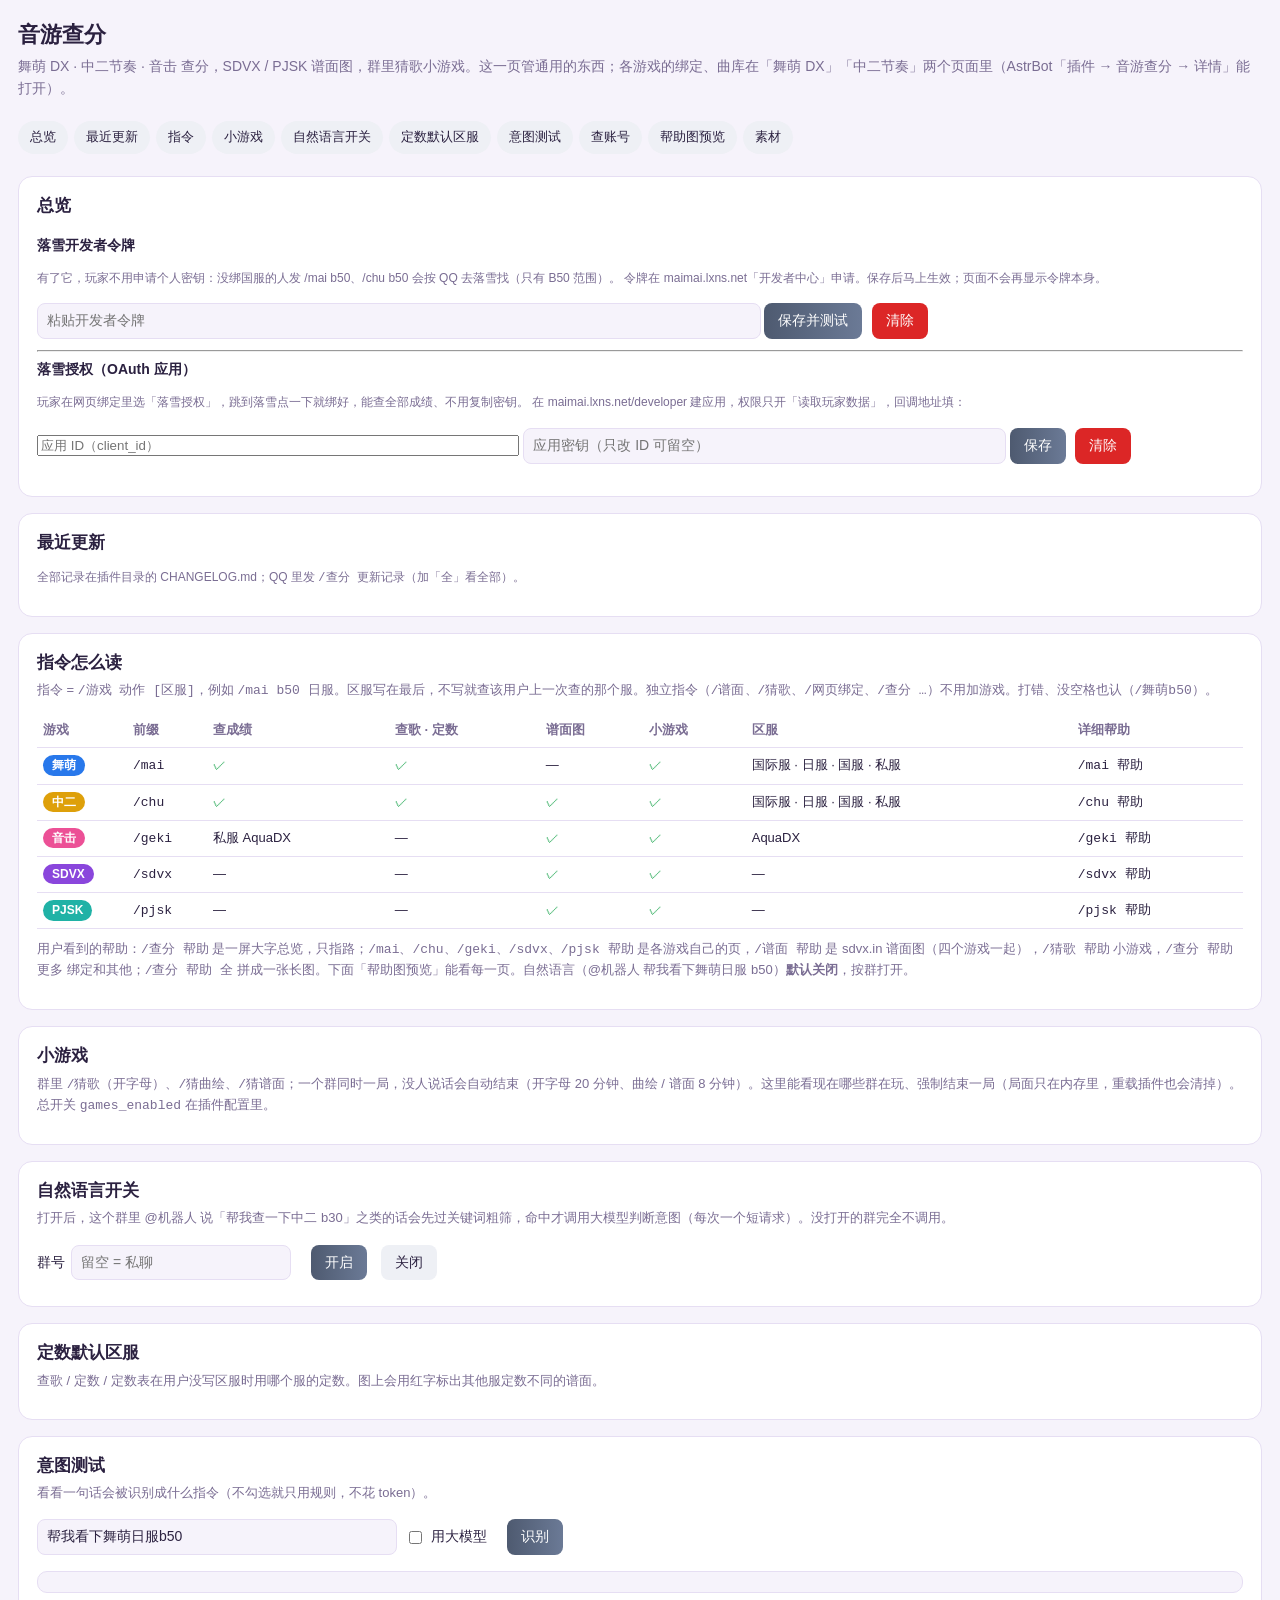
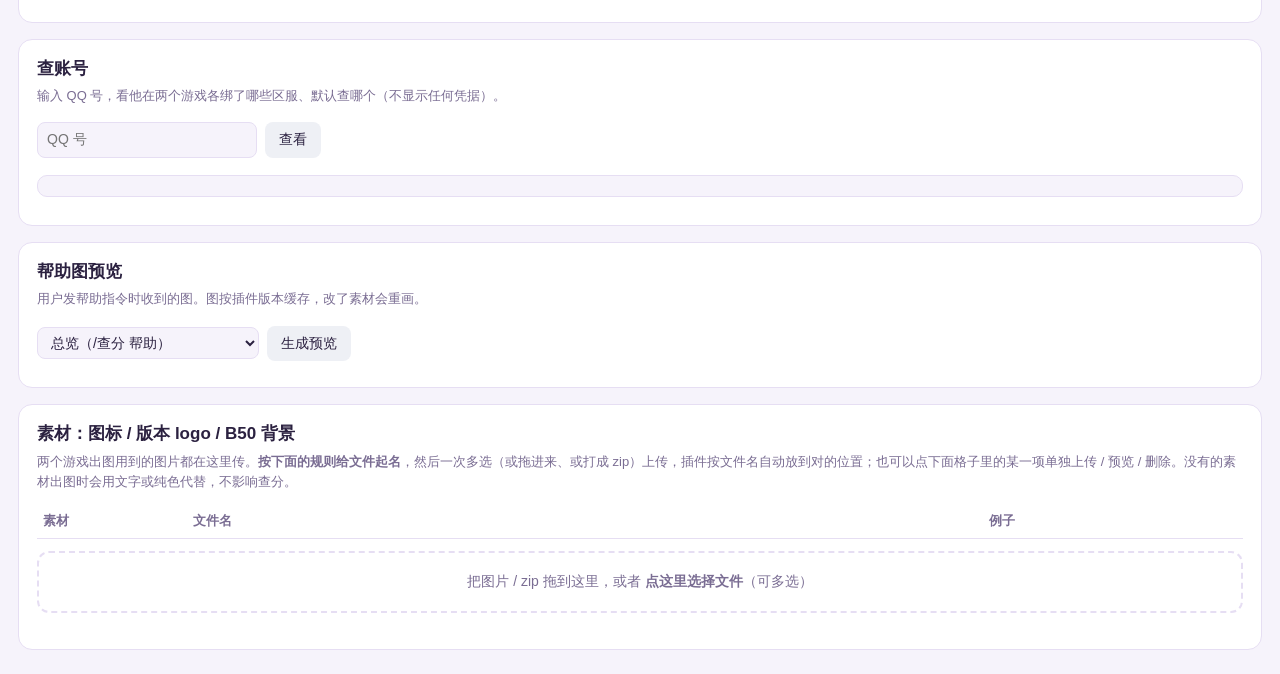
==== views/a_overview/index.html @ 460267a2 "音游查分 Otoge Prober 2.0.0 舞萌 DX / 中二节奏（国际服、日服、国服、私服）和音击（AquaDX）查分的 AstrBot 插件。 更新记录见 CHANGELOG.md。  Co" ====
<!DOCTYPE html>
<html lang="zh-CN">
<head>
<script src="/api/plugin/page/bridge-sdk.js"></script>
<meta charset="utf-8">
<meta name="viewport" content="width=device-width, initial-scale=1">
<title>音游查分 · 总览</title>
<style>
  :root {
    --bg: #f6f3fb; --card: #ffffff; --ink: #2b2140; --sub: #7a6d93; --line: #e6def3;
    --accent: #4e5a70; --accent2: #6b7a96; --ok: #16a34a; --warn: #d97706; --bad: #dc2626; --chip: #eef0f5;
    --mai: #2878eb; --chu: #dea00a; --geki: #ec5096; --sdvx: #8a46dc; --pjsk: #20b2a6; --chart: #e66928; --mini: #cd3e3e;
  }
  html[data-theme="dark"] {
    --bg: #17141f; --card: #221d2e; --ink: #ece6f7; --sub: #a99cc2; --line: #362d48;
    --accent: #7d8aa6; --accent2: #9aa6bf; --chip: #2b2f3c;
  }
  * { box-sizing: border-box; }
  body { margin: 0; padding: 18px; background: var(--bg); color: var(--ink);
         font: 14px/1.55 -apple-system, "Segoe UI", "Microsoft YaHei", "PingFang SC", sans-serif; }
  h1 { margin: 0 0 4px; font-size: 22px; }
  h1 small { font-size: 13px; color: var(--sub); font-weight: normal; margin-left: 8px; }
  .lead { color: var(--sub); margin: 0 0 16px; }
  nav { display: flex; flex-wrap: wrap; gap: 6px; margin-bottom: 16px; position: sticky; top: 0; z-index: 5;
        background: var(--bg); padding: 6px 0; }
  nav a { padding: 6px 12px; border-radius: 999px; background: var(--chip); color: var(--ink); text-decoration: none; font-size: 13px; }
  nav a:hover { background: var(--accent); color: #fff; }
  section { background: var(--card); border: 1px solid var(--line); border-radius: 14px; padding: 16px 18px; margin-bottom: 16px; }
  section h2 { margin: 0 0 4px; font-size: 17px; }
  .desc { color: var(--sub); font-size: 13px; margin: 0 0 12px; }
  .grid { display: grid; grid-template-columns: repeat(auto-fill, minmax(230px, 1fr)); gap: 12px; }
  .stat { border: 1px solid var(--line); border-radius: 12px; padding: 10px 12px; }
  .stat .k { color: var(--sub); font-size: 12px; }
  .stat .v { font-size: 20px; font-weight: 700; }
  .stat .s { color: var(--sub); font-size: 12px; word-break: break-all; }
  label { display: inline-flex; align-items: center; gap: 6px; margin: 4px 12px 4px 0; }
  input[type=text], input[type=password], input[type=number], select, textarea {
    background: var(--bg); color: var(--ink); border: 1px solid var(--line); border-radius: 8px; padding: 6px 9px; font: inherit; }
  input[type=text], input[type=password] { min-width: 220px; }
  textarea { width: 100%; min-height: 70px; }
  button { background: linear-gradient(90deg, var(--accent), var(--accent2)); color: #fff; border: 0; border-radius: 8px;
           padding: 7px 14px; font: inherit; cursor: pointer; margin: 4px 6px 4px 0; }
  button.ghost { background: var(--chip); color: var(--ink); }
  button.danger { background: var(--bad); }
  button:disabled { opacity: .5; cursor: wait; }
  pre { background: var(--bg); border: 1px solid var(--line); border-radius: 10px; padding: 10px 12px; white-space: pre-wrap;
        word-break: break-word; max-height: 420px; overflow: auto; font: 12.5px/1.5 Consolas, "Cascadia Mono", monospace; }
  table { width: 100%; border-collapse: collapse; font-size: 13px; }
  th, td { border-bottom: 1px solid var(--line); padding: 7px 6px; text-align: left; vertical-align: top; }
  th { color: var(--sub); font-weight: 600; }
  .pill { display: inline-block; padding: 1px 8px; border-radius: 999px; background: var(--chip); font-size: 12px; margin-right: 4px; }
  .ok { color: var(--ok); } .warn { color: var(--warn); } .bad { color: var(--bad); }
  .row { display: flex; flex-wrap: wrap; align-items: center; gap: 4px 8px; margin: 6px 0; }
  .icons { display: grid; grid-template-columns: repeat(auto-fill, minmax(150px, 1fr)); gap: 8px; }
  .icon { border: 1px dashed var(--line); border-radius: 10px; padding: 8px; font-size: 12px; }
  .icon b { display: block; }
  #preview img { max-width: 100%; border-radius: 10px; border: 1px solid var(--line); margin-top: 8px; }
  .toast { position: fixed; right: 18px; top: 18px; background: var(--ink); color: var(--bg); padding: 9px 14px;
           border-radius: 10px; opacity: 0; transition: opacity .2s; max-width: 70%; z-index: 9; }
  .toast.show { opacity: .95; }
  .hint { color: var(--sub); font-size: 12px; }
  .drop { border: 2px dashed var(--line); border-radius: 12px; padding: 18px; text-align: center; color: var(--sub); cursor: pointer; }
  .drop.over { border-color: var(--accent); background: var(--chip); color: var(--ink); }
  .tabs { display: flex; gap: 6px; margin: 10px 0; }
  .tabs button { margin: 0; }
  .tabs button.off { background: var(--chip); color: var(--ink); }
  .agroup { margin: 12px 0 4px; font-weight: 600; }
  .agroup span { color: var(--sub); font-weight: normal; font-size: 12px; margin-left: 6px; }
  .slots { display: grid; grid-template-columns: repeat(auto-fill, minmax(150px, 1fr)); gap: 6px; }
  .slot { border: 1px solid var(--line); border-radius: 9px; padding: 6px 8px; font-size: 12px; cursor: pointer; background: var(--bg); }
  .slot:hover { border-color: var(--accent); }
  .slot b { display: block; font-size: 13px; }
  .slot code { color: var(--sub); font-size: 11px; word-break: break-all; }
  .slot.have { border-left: 4px solid var(--ok); }
  .slot.miss { border-left: 4px solid var(--line); opacity: .8; }
  .slot.sel { outline: 2px solid var(--accent); }
  #a-panel { display: none; border: 1px solid var(--accent); border-radius: 12px; padding: 10px 12px; margin: 10px 0; }
  #a-panel img { max-width: 320px; max-height: 220px; display: block; margin: 6px 0; border-radius: 8px;
                 background: repeating-conic-gradient(#ccc 0 25%, #fff 0 50%) 0 0 / 16px 16px; }
  #a-log { max-height: 220px; }
  code { font-family: Consolas, "Cascadia Mono", monospace; }
  .g { display: inline-block; padding: 1px 9px; border-radius: 999px; color: #fff; font-weight: 600; font-size: 12px; }
  .g.mai { background: var(--mai); } .g.chu { background: var(--chu); } .g.geki { background: var(--geki); }
  .g.sdvx { background: var(--sdvx); } .g.pjsk { background: var(--pjsk); } .g.chart { background: var(--chart); } .g.mini { background: var(--mini); }
  .stat.mai { border-top: 4px solid var(--mai); } .stat.chu { border-top: 4px solid var(--chu); } .stat.geki { border-top: 4px solid var(--geki); }
  .stat.chart { border-top: 4px solid var(--chart); } .stat.mini { border-top: 4px solid var(--mini); }
</style>
</head>
<body>
<h1>音游查分 <small id="ver"></small></h1>
<p class="lead">舞萌 DX · 中二节奏 · 音击 查分，SDVX / PJSK 谱面图，群里猜歌小游戏。这一页管通用的东西；各游戏的绑定、曲库在「舞萌 DX」「中二节奏」两个页面里（AstrBot「插件 → 音游查分 → 详情」能打开）。</p>
<nav><a href="#s-over">总览</a><a href="#s-log">最近更新</a><a href="#s-how">指令</a><a href="#s-games">小游戏</a><a href="#s-llm">自然语言开关</a><a href="#s-ds">定数默认区服</a><a href="#s-nl">意图测试</a><a href="#s-acc">查账号</a><a href="#s-help">帮助图预览</a><a href="#s-assets">素材</a></nav>

<section id="s-over">
  <h2>总览</h2>
  <div class="grid" id="overview"></div>
  <div class="card" id="lx-card" style="margin-top:12px">
    <b>落雪开发者令牌</b> <span id="lx-state" class="hint"></span>
    <p class="hint">有了它，玩家不用申请个人密钥：没绑国服的人发 /mai b50、/chu b50 会按 QQ 去落雪找（只有 B50 范围）。
      令牌在 maimai.lxns.net「开发者中心」申请。保存后马上生效；页面不会再显示令牌本身。</p>
    <input id="lx-input" type="password" autocomplete="off" placeholder="粘贴开发者令牌" style="width:60%">
    <button id="lx-save">保存并测试</button> <button class="danger" id="lx-clear">清除</button>
    <hr>
    <b>落雪授权（OAuth 应用）</b> <span id="lxo-state" class="hint"></span>
    <p class="hint">玩家在网页绑定里选「落雪授权」，跳到落雪点一下就绑好，能查全部成绩、不用复制密钥。
      在 maimai.lxns.net/developer 建应用，权限只开「读取玩家数据」，回调地址填：<code id="lxo-redirect"></code></p>
    <input id="lxo-id" autocomplete="off" placeholder="应用 ID（client_id）" style="width:40%">
    <input id="lxo-secret" type="password" autocomplete="off" placeholder="应用密钥（只改 ID 可留空）" style="width:40%">
    <button id="lxo-save">保存</button> <button class="danger" id="lxo-clear">清除</button>
  </div>
  <p class="hint" id="migration"></p>
</section>

<section id="s-log">
  <h2>最近更新</h2>
  <div id="changelog"></div>
  <p class="hint">全部记录在插件目录的 CHANGELOG.md；QQ 里发 <code>/查分 更新记录</code>（加「全」看全部）。</p>
</section>

<section id="s-how">
  <h2>指令怎么读</h2>
  <p class="desc">指令 = <code>/游戏 动作 [区服]</code>，例如 <code>/mai b50 日服</code>。区服写在最后，不写就查该用户上一次查的那个服。独立指令（<code>/谱面</code>、<code>/猜歌</code>、<code>/网页绑定</code>、<code>/查分 …</code>）不用加游戏。打错、没空格也认（<code>/舞萌b50</code>）。</p>
  <table>
    <tr><th style="width:90px">游戏</th><th style="width:80px">前缀</th><th>查成绩</th><th>查歌 · 定数</th><th>谱面图</th><th>小游戏</th><th>区服</th><th>详细帮助</th></tr>
    <tr><td><span class="g mai">舞萌</span></td><td><code>/mai</code></td><td class="ok">✓</td><td class="ok">✓</td><td>—</td><td class="ok">✓</td><td>国际服 · 日服 · 国服 · 私服</td><td><code>/mai 帮助</code></td></tr>
    <tr><td><span class="g chu">中二</span></td><td><code>/chu</code></td><td class="ok">✓</td><td class="ok">✓</td><td class="ok">✓</td><td class="ok">✓</td><td>国际服 · 日服 · 国服 · 私服</td><td><code>/chu 帮助</code></td></tr>
    <tr><td><span class="g geki">音击</span></td><td><code>/geki</code></td><td>私服 AquaDX</td><td>—</td><td class="ok">✓</td><td class="ok">✓</td><td>AquaDX</td><td><code>/geki 帮助</code></td></tr>
    <tr><td><span class="g sdvx">SDVX</span></td><td><code>/sdvx</code></td><td>—</td><td>—</td><td class="ok">✓</td><td class="ok">✓</td><td>—</td><td><code>/sdvx 帮助</code></td></tr>
    <tr><td><span class="g pjsk">PJSK</span></td><td><code>/pjsk</code></td><td>—</td><td>—</td><td class="ok">✓</td><td class="ok">✓</td><td>—</td><td><code>/pjsk 帮助</code></td></tr>
  </table>
  <p class="desc" style="margin-top:10px">用户看到的帮助：<code>/查分 帮助</code> 是一屏大字总览，只指路；<code>/mai</code>、<code>/chu</code>、<code>/geki</code>、<code>/sdvx</code>、<code>/pjsk 帮助</code> 是各游戏自己的页，<code>/谱面 帮助</code> 是 sdvx.in 谱面图（四个游戏一起），<code>/猜歌 帮助</code> 小游戏，<code>/查分 帮助 更多</code> 绑定和其他；<code>/查分 帮助 全</code> 拼成一张长图。下面「帮助图预览」能看每一页。自然语言（@机器人 帮我看下舞萌日服 b50）<b>默认关闭</b>，按群打开。</p>
</section>

<section id="s-games">
  <h2>小游戏</h2>
  <p class="desc">群里 <code>/猜歌</code>（开字母）、<code>/猜曲绘</code>、<code>/猜谱面</code>；一个群同时一局，没人说话会自动结束（开字母 20 分钟、曲绘 / 谱面 8 分钟）。这里能看现在哪些群在玩、强制结束一局（局面只在内存里，重载插件也会清掉）。总开关 <code>games_enabled</code> 在插件配置里。</p>
  <div id="games-list"></div>
</section>

<section id="s-llm">
  <h2>自然语言开关</h2>
  <p class="desc">打开后，这个群里 @机器人 说「帮我查一下中二 b30」之类的话会先过关键词粗筛，命中才调用大模型判断意图（每次一个短请求）。没打开的群完全不调用。</p>
  <div class="row"><label>群号 <input type="text" id="g-id" placeholder="留空 = 私聊"></label>
    <button id="g-on">开启</button><button class="ghost" id="g-off">关闭</button></div>
  <div id="g-list"></div>
</section>

<section id="s-ds">
  <h2>定数默认区服</h2>
  <p class="desc">查歌 / 定数 / 定数表在用户没写区服时用哪个服的定数。图上会用红字标出其他服定数不同的谱面。</p>
  <div id="ds-sel"></div>
</section>

<section id="s-nl">
  <h2>意图测试</h2>
  <p class="desc">看看一句话会被识别成什么指令（不勾选就只用规则，不花 token）。</p>
  <div class="row"><input type="text" id="nl-text" style="min-width:360px" value="帮我看下舞萌日服b50">
    <label><input type="checkbox" id="nl-llm"> 用大模型</label><button id="nl-go">识别</button></div>
  <pre id="nl-out"></pre>
</section>

<section id="s-acc">
  <h2>查账号</h2>
  <p class="desc">输入 QQ 号，看他在两个游戏各绑了哪些区服、默认查哪个（不显示任何凭据）。</p>
  <div class="row"><input type="text" id="acc-qq" placeholder="QQ 号"><button id="acc-go" class="ghost">查看</button></div>
  <pre id="acc-out"></pre>
</section>

<section id="s-help">
  <h2>帮助图预览</h2>
  <p class="desc">用户发帮助指令时收到的图。图按插件版本缓存，改了素材会重画。</p>
  <div class="row"><select id="help-topic">
    <option value="">总览（/查分 帮助）</option><option value="mai">舞萌 DX（/mai 帮助）</option><option value="chu">中二节奏（/chu 帮助）</option>
    <option value="geki">音击（/geki 帮助）</option><option value="sdvx">SDVX（/sdvx 帮助）</option><option value="pjsk">PJSK（/pjsk 帮助）</option><option value="chart">谱面图 sdvx.in（/谱面 帮助）</option><option value="games">小游戏（/猜歌 帮助）</option>
    <option value="more">更多（/查分 帮助 更多）</option><option value="all">全部拼一张（/查分 帮助 全）</option></select>
    <button id="help-go" class="ghost">生成预览</button></div>
  <div id="help-img"></div>
</section>

<section id="s-assets">
  <h2>素材：图标 / 版本 logo / B50 背景</h2>
  <p class="desc">两个游戏出图用到的图片都在这里传。<b>按下面的规则给文件起名</b>，然后一次多选（或拖进来、或打成 zip）上传，插件按文件名自动放到对的位置；也可以点下面格子里的某一项单独上传 / 预览 / 删除。没有的素材出图时会用文字或纯色代替，不影响查分。</p>
  <table id="a-rules"><tr><th style="width:150px">素材</th><th>文件名</th><th style="width:260px">例子</th></tr></table>
  <ul class="hint" id="a-tips" style="margin:8px 0 12px; padding-left:18px"></ul>
  <div class="drop" id="a-drop">把图片 / zip 拖到这里，或者 <b>点这里选择文件</b>（可多选）
    <input type="file" id="a-files" multiple accept=".png,.jpg,.jpeg,.webp,.zip" style="display:none"></div>
  <pre id="a-log" style="display:none"></pre>
  <div id="a-panel"></div>
  <div class="tabs" id="a-tabs"></div>
  <div id="a-grid"></div>
  <input type="file" id="a-one" accept=".png,.jpg,.jpeg,.webp" style="display:none">
</section>

<div class="toast" id="toast"></div>
<script>
window.addEventListener("unhandledrejection", (e) => { const t = document.getElementById("toast"); t.textContent = "出错：" + ((e.reason && e.reason.message) || e.reason); t.classList.add("show"); });
(async () => {
  for (let i = 0; i < 100 && !window.AstrBotPluginView; i++) await new Promise((r) => setTimeout(r, 50));
  const B = window.AstrBotPluginView;
  const $ = (id) => document.getElementById(id);
  const esc = (s) => String(s ?? "").replace(/[&<>"]/g, (c) => ({"&":"&amp;","<":"&lt;",">":"&gt;",'"':"&quot;"}[c]));
  const toast = (m, bad) => { const t = $("toast"); t.textContent = m; t.style.background = bad ? "#dc2626" : ""; t.classList.add("show"); clearTimeout(t._h); t._h = setTimeout(() => t.classList.remove("show"), 3000); };
  if (!B) { $("overview").textContent = "没有找到 AstrBot 插件页接口"; return; }
  await B.ready();
  const get = (ep, q) => B.apiGet("core/" + ep, q || {});
  const post = (ep, b) => B.apiPost("core/" + ep, b || {});
  async function load() {
    const S = await get("status");
    $("ver").textContent = "v" + S.version + " · " + S.bot_name;
    const m = S.games.mai, c = S.games.chu, g = S.games.geki, ch = S.games.charts, pv = S.priv_users || {};
    const mg = S.minigames || {sessions: []};
    $("overview").innerHTML = `
      <div class="stat mai"><div class="k">舞萌 DX 曲库</div><div class="v">${m.songs} 首</div><div class="s">国际服 ${esc(m.versions.intl)} · 日服 ${esc(m.versions.jp)} · 国服 ${esc(m.versions.cn)}<br>绑定用户 ${m.users}</div></div>
      <div class="stat chu"><div class="k">中二节奏曲库</div><div class="v">${c.songs} 首</div><div class="s">国际服 ${esc(c.version)} · 日服定数 ${c.jp_consts}（${esc(c.jp_version)}）· 国服定数 ${c.cn_consts}<br>国际服绑定 ${c.intl_users} · 国服绑定 ${c.cn_users}</div></div>
      <div class="stat geki"><div class="k">音击（私服）</div><div class="v">${g.songs} 首</div><div class="s">sdvx.in 曲目 ${g.songs} · 定数 ${g.consts}<br>私服绑定：AquaDX ${pv.aqua ?? 0} · RinNET ${pv.rin ?? 0} · MuNET ${pv.munet ?? 0}</div></div>
      <div class="stat chart"><div class="k">谱面图（sdvx.in）</div><div class="v">${ch.chu + ch.geki + ch.sdvx + ch.pjsk} 首</div><div class="s">中二 ${ch.chu} · 音击 ${ch.geki} · SDVX ${ch.sdvx} · PJSK ${ch.pjsk}<br>本地图片 ${ch.images} 张</div></div>
      <div class="stat mini"><div class="k">小游戏</div><div class="v">${mg.sessions.length} 局在玩</div><div class="s">总开关：${mg.enabled ? "<span class=ok>开</span>" : "<span class=bad>关</span>"}<br>猜歌 · 猜曲绘 · 猜谱面</div></div>
      <div class="stat"><div class="k">自然语言</div><div class="v">${Object.values(S.llm_groups).filter(Boolean).length} 个群开启</div><div class="s">私聊：${S.private_llm ? "开" : "关"} · 需要 @：${S.nl.require_wake ? "是" : "否"}<br>模型：${esc(S.nl.provider)}</div></div>
      <div class="stat"><div class="k">图片缓存</div><div class="v">${S.imgcache.mb} MB</div><div class="s">${S.imgcache.files} 张（帮助图、B50、查歌卡等）<br>换素材会自动清空</div></div>`;
    $("games-list").innerHTML = mg.sessions.length ? `<table><tr><th>群 / 会话</th><th>玩法</th><th>游戏</th><th>范围</th><th>进度</th><th>开了多久</th><th>没人说话</th><th></th></tr>` +
      mg.sessions.map(x => `<tr><td><code>${esc(x.origin)}</code></td><td>${esc(x.kind)}</td><td>${esc(x.game)}</td><td>${esc(x.range)}</td>
        <td>${x.kind === "开字母" ? `猜中 ${x.solved}/${x.n}` : `提示 ${x.stage} 次`}</td><td>${x.age_min} 分钟</td><td>${x.idle_min} 分钟</td>
        <td><button class="danger" data-origin="${esc(x.origin)}">结束</button></td></tr>`).join("") + `</table>` : `<p class="hint">现在没有群在玩。</p>`;
    document.querySelectorAll("#games-list button").forEach(b => b.onclick = async () => { await post("game_end", {origin: b.dataset.origin}); toast("已结束"); load(); });
    $("changelog").innerHTML = (S.changelog || []).map(e => `<details ${e === S.changelog[0] ? "open" : ""}><summary><b>${esc(e.version)}</b>${e.title ? " · " + esc(e.title) : ""}${e.date ? ` <span class="hint">${esc(e.date)}</span>` : ""}</summary><ul>${e.items.map(i => `<li>${esc(i)}</li>`).join("")}</ul></details>`).join("") || `<p class="hint">没有找到 CHANGELOG.md</p>`;
    const lx = S.lxns || {};
    $("lx-state").innerHTML = lx.configured ? `<span class=ok>已配置</span>（来自${esc(lx.from)}）· 按 QQ 绑定：舞萌 ${lx.mai_qq} 人 · 中二 ${lx.chu_qq} 人`
                                            : `<span class=bad>未配置</span>（国服只能用个人密钥或水鱼）`;
    const oa = lx.oauth || {};
    $("lxo-state").innerHTML = oa.configured ? `<span class=ok>已配置</span>（${esc(oa.client_id)}${oa.has_secret ? " · 有密钥" : " · 没填密钥"}）· 已授权：舞萌 ${oa.mai} 人 · 中二 ${oa.chu} 人`
                                             : `<span class=bad>未配置</span>`;
    $("lxo-redirect").textContent = oa.redirect || "（先在配置里填好网页绑定的公网地址 bind_web_url）";
    $("migration").textContent = "旧插件数据迁移：" + Object.entries(S.migration).map(([g, v]) => `${g === "mai" ? "舞萌" : "中二"} ${v}`).join("；");
    const rows = Object.entries(S.llm_groups).map(([g, on]) => `<tr><td>${esc(g)}</td><td class="${on ? "ok" : ""}">${on ? "开" : "关"}</td></tr>`).join("");
    $("g-list").innerHTML = `<table><tr><th>群号</th><th>自然语言</th></tr><tr><td>私聊</td><td class="${S.private_llm ? "ok" : ""}">${S.private_llm ? "开" : "关"}</td></tr>${rows}</table>`;
    $("ds-sel").innerHTML = Object.entries(S.catalog_servers).map(([g, list]) => `<div class="row"><b style="width:90px">${g === "mai" ? "舞萌 DX" : "中二节奏"}</b>
      <select data-game="${g}" class="ds">${list.map(s => `<option value="${s.key}" ${S.catalog_server[g] === s.key ? "selected" : ""}>${s.name}</option>`).join("")}</select></div>`).join("");
    document.querySelectorAll(".ds").forEach(sel => sel.onchange = async () => { await post("catalog_server", {game: sel.dataset.game, server: sel.value}); toast("已保存"); });
  }
  const setLlm = async (on) => { await post("llm", {group: $("g-id").value.trim(), on}); toast(on ? "已开启" : "已关闭"); load(); };
  $("g-on").onclick = () => setLlm(true);
  $("g-off").onclick = () => setLlm(false);
  $("nl-go").onclick = async () => { const r = await post("nl", {text: $("nl-text").value, llm: $("nl-llm").checked}); $("nl-out").textContent = JSON.stringify(r, null, 2); };
  $("acc-go").onclick = async () => { const r = await post("accounts", {qq: $("acc-qq").value.trim()}); $("acc-out").textContent = r.text; };
  $("help-go").onclick = async () => { $("help-img").textContent = "生成中…"; const r = await get("help", {topic: $("help-topic").value}); $("help-img").innerHTML = `<img src="${r.image}" style="max-width:100%;border-radius:12px">`; };

  // ---------- 素材 ----------
  let A = null, game = "mai", sel = null;
  const kb = (n) => n > 1048576 ? (n / 1048576).toFixed(1) + " MB" : Math.max(1, Math.round(n / 1024)) + " KB";
  async function loadAssets() {
    A = await get("assets");
    $("a-rules").innerHTML = `<tr><th style="width:150px">素材</th><th>文件名</th><th style="width:260px">例子</th></tr>` +
      A.rules.map(r => `<tr><td>${esc(r.what)}</td><td><code>${esc(r.pattern)}</code></td><td><code>${esc(r.example)}</code></td></tr>`).join("");
    $("a-tips").innerHTML = A.tips.map(t => `<li>${esc(t)}</li>`).join("");
    drawAssets();
  }
  function drawAssets() {
    const tot = (g) => A.groups.filter(x => x.game === g).reduce((a, x) => [a[0] + x.have, a[1] + x.total], [0, 0]);
    const [mh, mt] = tot("mai"), [ch, ct] = tot("chu");
    $("a-tabs").innerHTML = `<button data-g="mai" class="${game === "mai" ? "" : "off"}">舞萌 DX（${mh}/${mt}）</button>` +
      `<button data-g="chu" class="${game === "chu" ? "" : "off"}">中二节奏（${ch}/${ct}）</button>`;
    document.querySelectorAll("#a-tabs button").forEach(b => b.onclick = () => { game = b.dataset.g; sel = null; $("a-panel").style.display = "none"; drawAssets(); });
    let html = A.groups.filter(x => x.game === game).map(g => `<div class="agroup">${esc(g.group)}<span>${g.have}/${g.total}</span></div><div class="slots">` +
      g.items.map(it => `<div class="slot ${it.exists ? "have" : "miss"} ${sel && sel.key === it.key ? "sel" : ""}" data-key="${esc(it.key)}" data-rel="${esc(it.rel)}" data-label="${esc(it.label)}" data-exists="${it.exists ? 1 : ""}">
        <b>${esc(it.label)}</b><code>${esc(it.key)}.png</code>${it.exists ? `<div class="hint ok">✓ ${kb(it.size)}</div>` : `<div class="hint">未上传</div>`}</div>`).join("") + `</div>`).join("");
    if (game === "mai") html += `<p class="hint" style="margin-top:12px">另外：本机曲绘 ${A.extras.mai_jacket} 张（<code>mai_jacket_&lt;ID&gt;.png</code>），背景装饰贴纸 ${A.extras.mai_deco} 张（<code>mai_deco_&lt;名字&gt;.png</code>），这两类数量多，直接按规则批量上传即可。</p>`;
    $("a-grid").innerHTML = html;
    document.querySelectorAll(".slot").forEach(el => el.onclick = () => openSlot(el.dataset));
  }
  async function openSlot(d) {
    sel = {key: d.key, rel: d.rel}; drawAssets();
    const P = $("a-panel"); P.style.display = "block";
    P.innerHTML = `<b>${esc(d.label)}</b> <span class="hint">文件名 <code>${esc(d.key)}.png</code> · 存放位置 <code>${esc(d.rel)}</code></span>
      <div id="a-thumb" class="hint">${d.exists ? "加载预览…" : "还没有这张图"}</div>
      <button id="a-up">${d.exists ? "替换" : "上传"}</button>${d.exists ? `<button class="danger" id="a-del">删除</button>` : ""}<button class="ghost" id="a-close">收起</button>`;
    $("a-up").onclick = () => $("a-one").click();
    $("a-close").onclick = () => { P.style.display = "none"; sel = null; drawAssets(); };
    if (d.exists) {
      $("a-del").onclick = async () => { if (!confirm(`删除 ${d.rel}？`)) return; await post("assets/delete", {rel: d.rel}); toast("已删除"); P.style.display = "none"; sel = null; loadAssets(); };
      try { const t = await get("assets/thumb", {rel: d.rel}); $("a-thumb").innerHTML = `<img src="${t.image}"><span>${t.size.join("×")} 像素</span>`; }
      catch (e) { $("a-thumb").textContent = "预览失败：" + (e.message || e); }
    }
  }
  $("a-one").onchange = async () => {
    const f = $("a-one").files[0]; $("a-one").value = ""; if (!f || !sel) return;
    try { const r = await B.upload(`core/assets/upload/${sel.key}`, f); toast(`已保存 ${r.saved}（${r.size.join("×")}）`); }
    catch (e) { toast(e.message || String(e), true); }
    await loadAssets(); const el = document.querySelector(`.slot[data-key="${sel.key}"]`); if (el) openSlot(el.dataset);
  };
  async function uploadMany(files) {
    const log = $("a-log"); log.style.display = "block"; log.textContent = "";
    let ok = 0, bad = 0;
    for (const f of files) {
      try {
        const r = await B.upload("core/assets/upload/auto", f);
        ok++; log.textContent += `✓ ${f.name} → ${r.saved}${r.skipped && r.skipped.length ? `\n   跳过：${r.skipped.join("、")}` : ""}\n`;
      } catch (e) { bad++; log.textContent += `✗ ${f.name}：${e.message || e}\n`; }
      log.scrollTop = log.scrollHeight;
    }
    log.textContent += `\n完成：成功 ${ok}，失败 ${bad}`;
    toast(`上传完成：成功 ${ok}${bad ? "，失败 " + bad : ""}`, bad && !ok);
    loadAssets();
  }
  const drop = $("a-drop");
  drop.onclick = (e) => { if (e.target.id !== "a-files") $("a-files").click(); };
  $("a-files").onchange = () => { const fs = [...$("a-files").files]; $("a-files").value = ""; if (fs.length) uploadMany(fs); };
  drop.ondragover = (e) => { e.preventDefault(); drop.classList.add("over"); };
  drop.ondragleave = () => drop.classList.remove("over");
  drop.ondrop = (e) => { e.preventDefault(); drop.classList.remove("over"); const fs = [...e.dataTransfer.files]; if (fs.length) uploadMany(fs); };
  $("lx-save").onclick = async () => {
    const t = $("lx-input").value.trim();
    if (!t) return toast("先粘贴令牌");
    $("lx-save").disabled = true;
    try { const r = await post("lx_token", {token: t}); if (!r || !r.configured) throw new Error("令牌无效或保存失败"); $("lx-input").value = ""; toast("已保存，按 QQ 查国服已开启"); load(); }
    catch (e) { toast("没保存：" + (e.message || e), true); }
    finally { $("lx-save").disabled = false; }
  };
  $("lx-clear").onclick = async () => { if (!confirm("清除落雪开发者令牌？按 QQ 查会停用（已绑的人也查不了）")) return; await post("lx_token", {clear: true}); toast("已清除"); load(); };
  $("lxo-save").onclick = async () => {
    const id = $("lxo-id").value.trim(), sec = $("lxo-secret").value.trim();
    if (!id) return toast("先填应用 ID");
    try { const r = await post("lx_oauth", {client_id: id, client_secret: sec}); if (!r || !r.oauth || !r.oauth.configured) throw new Error("保存失败");
          $("lxo-secret").value = ""; toast("已保存，网页绑定里会出现「落雪授权」"); load(); }
    catch (e) { toast("没保存：" + (e.message || e), true); }
  };
  $("lxo-clear").onclick = async () => { if (!confirm("清除落雪 OAuth 应用？已授权的人会查不了，直到重新配置")) return; await post("lx_oauth", {clear: true}); toast("已清除"); load(); };
  await load();
  loadAssets().catch(e => { $("a-grid").textContent = "素材列表加载失败：" + (e.message || e); });
})();
</script>
</body>
</html>
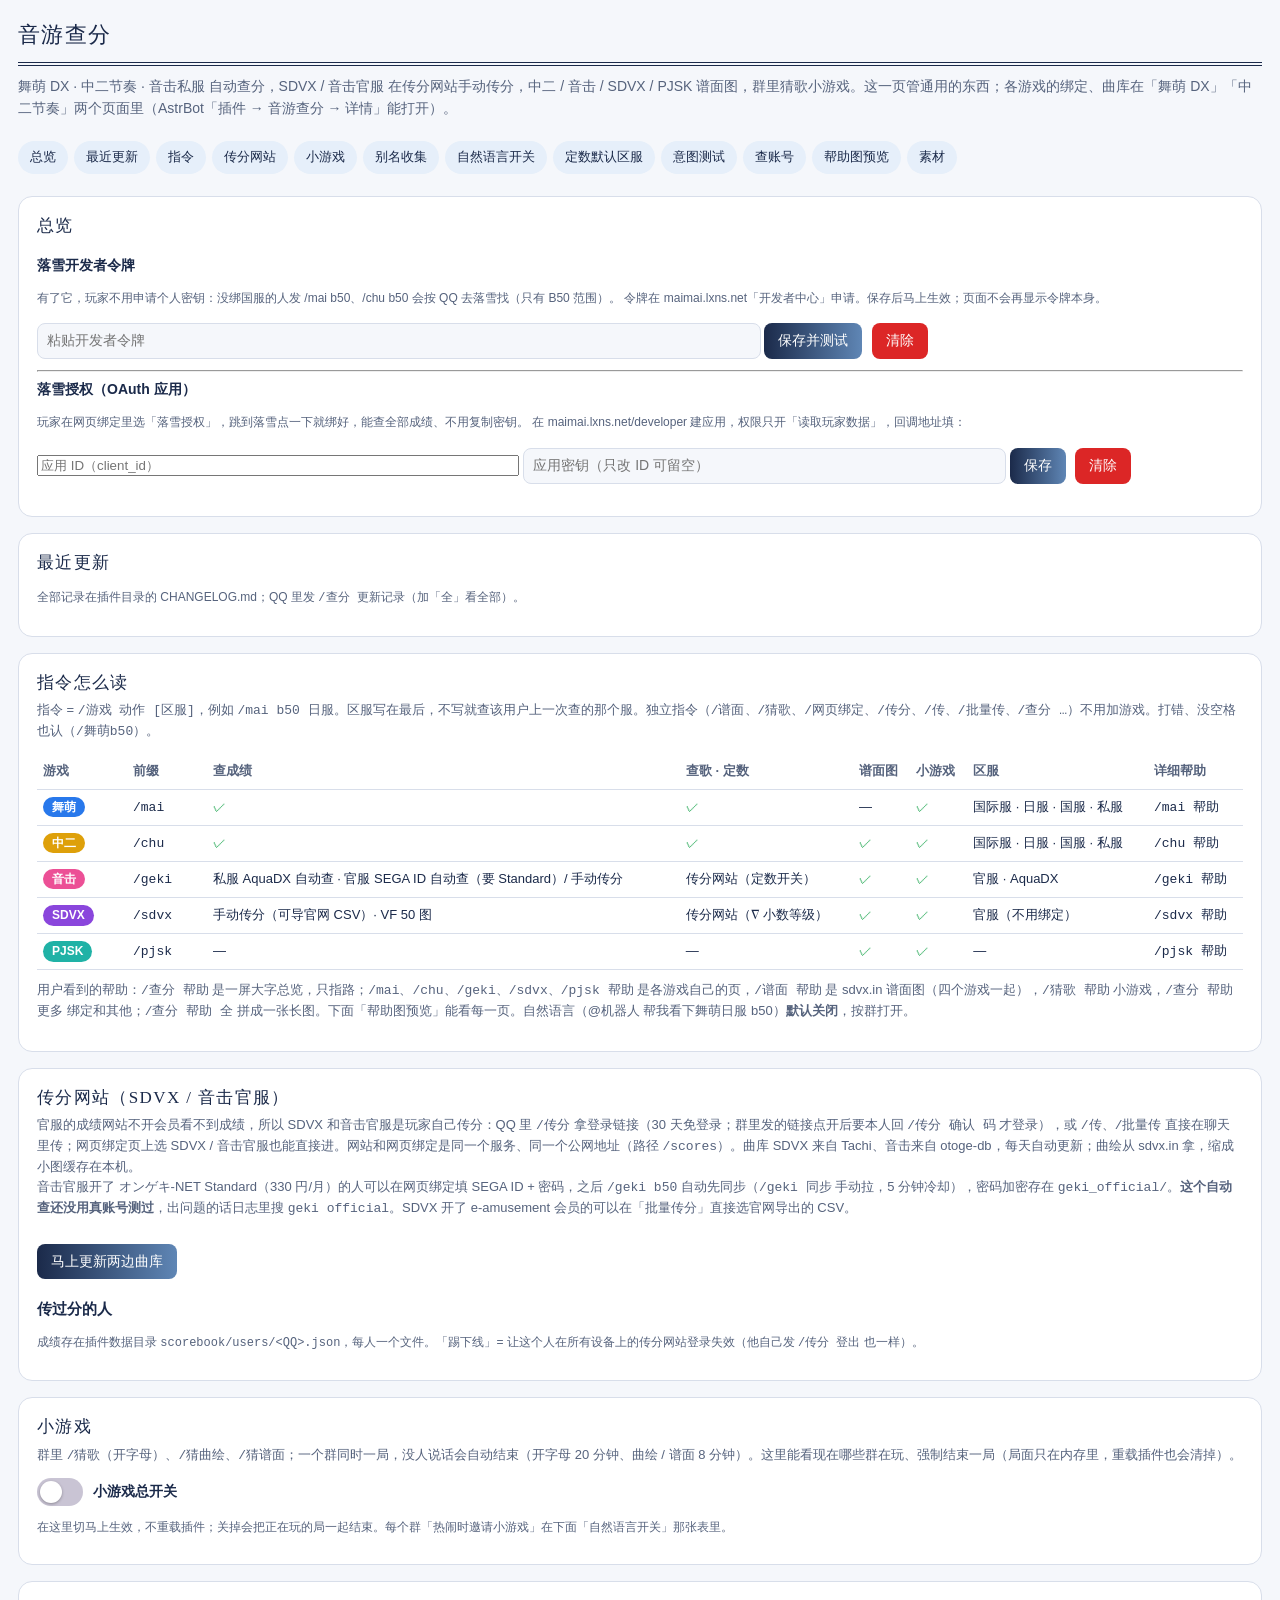
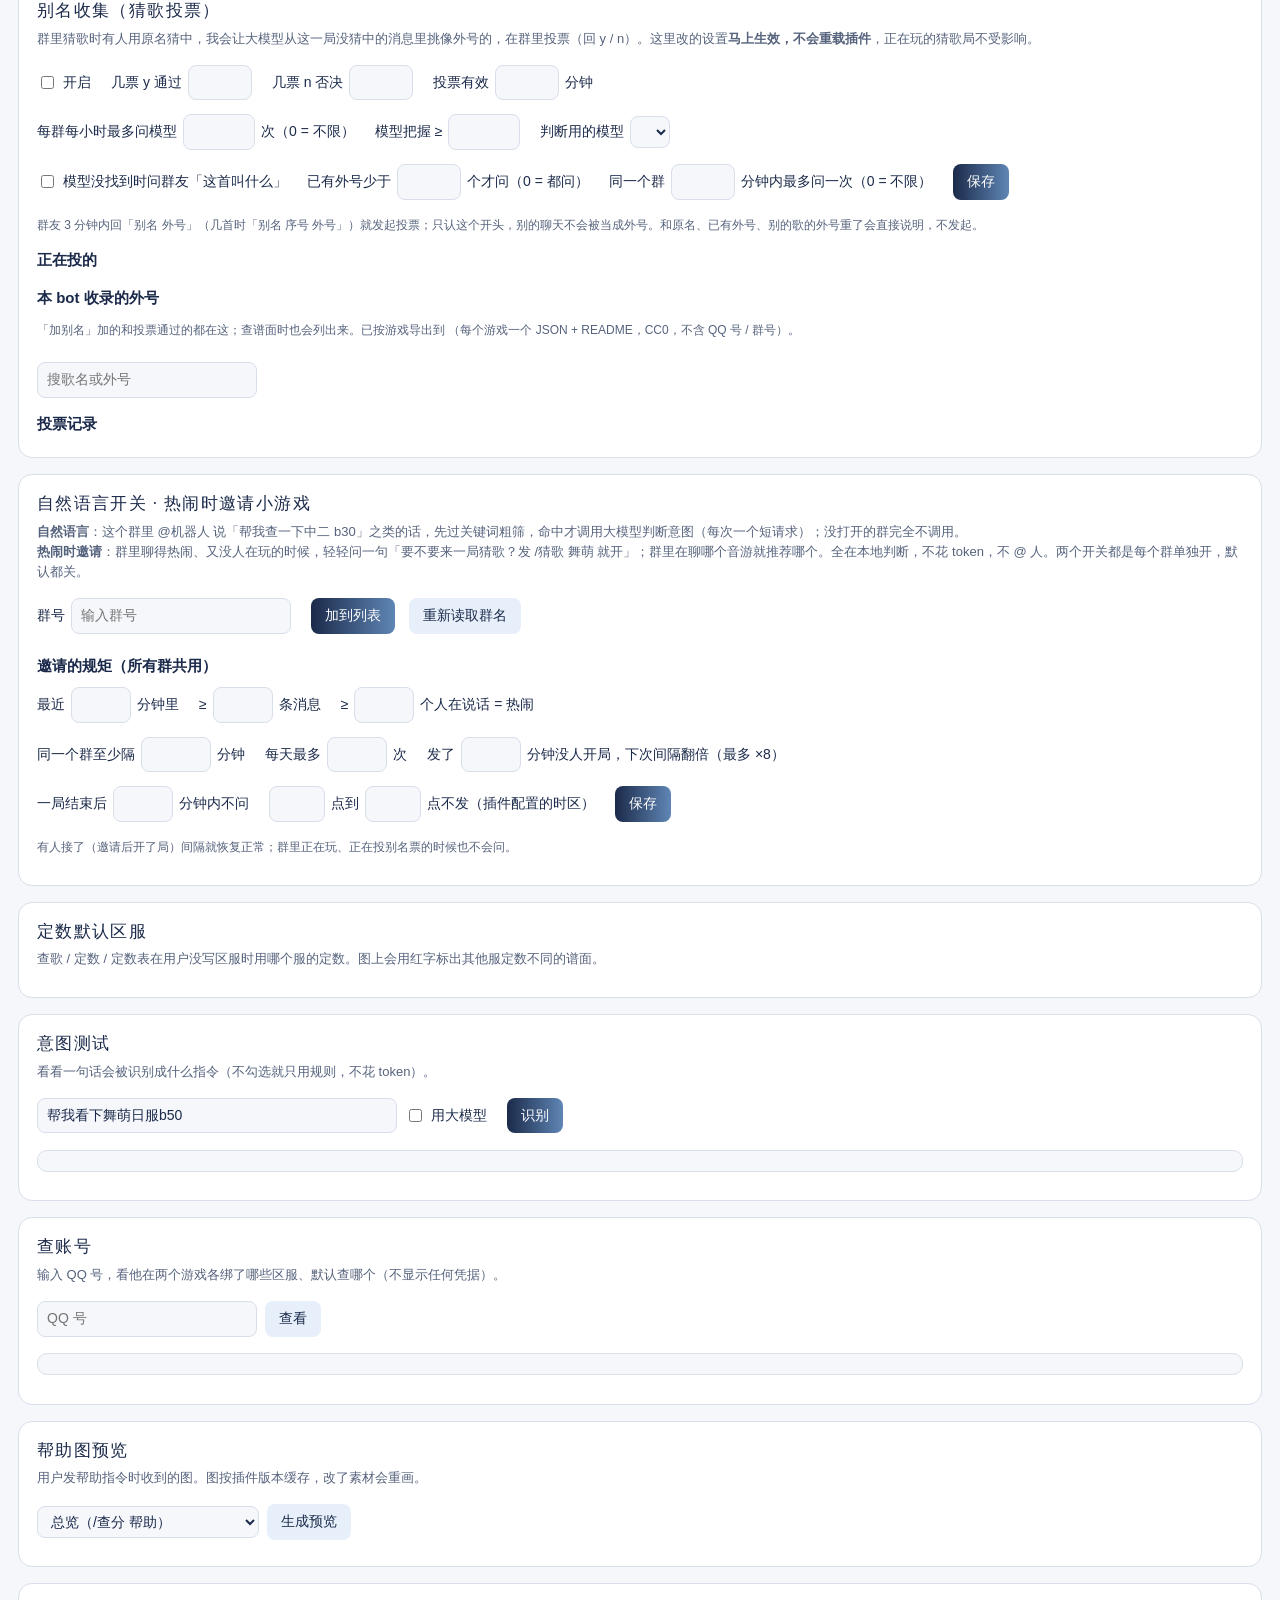
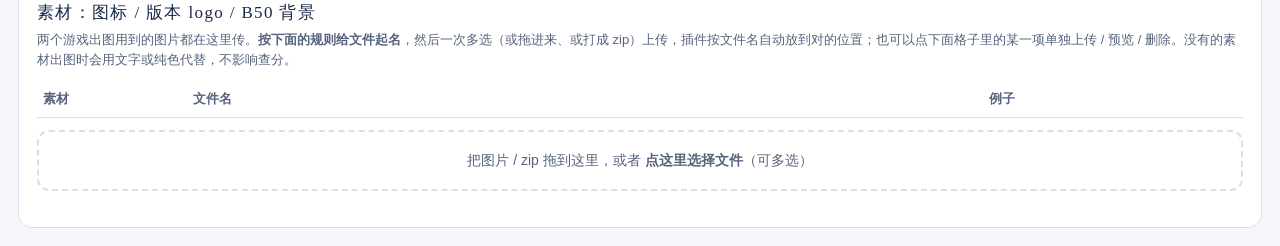
==== commit 6b1bbe9b: "v2.4.5：传分网站、SDVX、音击官服、新版成绩图 / 帮助图 / 网页，README 重写 2.0.0 之后的全部更新，逐版说明见 CHANGELOG.md。 - 新：SDVX（手动传分 + V" ====
--- a/views/a_overview/index.html
+++ b/views/a_overview/index.html
@@ -7,13 +7,13 @@
 <title>音游查分 · 总览</title>
 <style>
   :root {
-    --bg: #f6f3fb; --card: #ffffff; --ink: #2b2140; --sub: #7a6d93; --line: #e6def3;
-    --accent: #4e5a70; --accent2: #6b7a96; --ok: #16a34a; --warn: #d97706; --bad: #dc2626; --chip: #eef0f5;
+    --bg: #f5f7fb; --card: #ffffff; --ink: #1b2a4a; --sub: #56637d; --line: #d8deea;
+    --accent: #1b2a4a; --accent2: #5f86b5; --ok: #16a34a; --warn: #d97706; --bad: #dc2626; --chip: #e6effa;
     --mai: #2878eb; --chu: #dea00a; --geki: #ec5096; --sdvx: #8a46dc; --pjsk: #20b2a6; --chart: #e66928; --mini: #cd3e3e;
   }
   html[data-theme="dark"] {
-    --bg: #17141f; --card: #221d2e; --ink: #ece6f7; --sub: #a99cc2; --line: #362d48;
-    --accent: #7d8aa6; --accent2: #9aa6bf; --chip: #2b2f3c;
+    --bg: #0f1626; --card: #162036; --ink: #eef2f9; --sub: #9aa6bd; --line: #27324b;
+    --accent: #5f86b5; --accent2: #8fb2d9; --chip: #1a2640;
   }
   * { box-sizing: border-box; }
   body { margin: 0; padding: 18px; background: var(--bg); color: var(--ink);
@@ -83,13 +83,51 @@
   .g.mai { background: var(--mai); } .g.chu { background: var(--chu); } .g.geki { background: var(--geki); }
   .g.sdvx { background: var(--sdvx); } .g.pjsk { background: var(--pjsk); } .g.chart { background: var(--chart); } .g.mini { background: var(--mini); }
   .stat.mai { border-top: 4px solid var(--mai); } .stat.chu { border-top: 4px solid var(--chu); } .stat.geki { border-top: 4px solid var(--geki); }
-  .stat.chart { border-top: 4px solid var(--chart); } .stat.mini { border-top: 4px solid var(--mini); }
+  .stat.chart { border-top: 4px solid var(--chart); } .stat.mini { border-top: 4px solid var(--mini); } .stat.sdvx { border-top: 4px solid var(--sdvx); }
+  /* iOS 风格开关 */
+  .sw { position: relative; display: inline-block; width: 46px; height: 28px; margin: 0; flex: none; vertical-align: middle; }
+  .sw input { opacity: 0; width: 0; height: 0; position: absolute; }
+  .sw i { position: absolute; inset: 0; border-radius: 999px; background: #c9c4d4; transition: background .2s; cursor: pointer; }
+  html[data-theme="dark"] .sw i { background: #4a4258; }
+  .sw i::after { content: ""; position: absolute; left: 3px; top: 3px; width: 22px; height: 22px; border-radius: 50%;
+                 background: #fff; box-shadow: 0 1px 3px rgba(0,0,0,.3); transition: transform .2s; }
+  .sw input:checked + i { background: #34c759; }
+  .sw input:checked + i::after { transform: translateX(18px); }
+  .sw input:disabled + i { opacity: .5; cursor: wait; }
+  .swrow { display: flex; align-items: center; gap: 10px; margin: 8px 0; }
+  .gname { color: var(--sub); margin-left: 6px; }
+  .gtable td { vertical-align: middle; }
+  .gtable .st { color: var(--sub); font-size: 12px; }
+
+  /* ---- v2.3.9：和绑定网站一套的白 / 藏青 / 雾蓝，加一点动效 ---- */
+  h1 { font-family: "Songti SC", "Noto Serif CJK SC", "Source Han Serif SC", STSong, SimSun, serif; font-weight: 500; letter-spacing: .06em;
+       padding-bottom: 10px; border-bottom: 4px double var(--ink); margin-bottom: 10px; }
+  section { animation: wRise .45s cubic-bezier(.2, .7, .2, 1) both; transition: border-color .2s, box-shadow .2s; }
+  section:nth-of-type(2) { animation-delay: .05s; } section:nth-of-type(3) { animation-delay: .1s; }
+  section:nth-of-type(4) { animation-delay: .15s; } section:nth-of-type(n+5) { animation-delay: .2s; }
+  section:hover { border-color: var(--accent2); box-shadow: 0 8px 22px -16px rgba(27, 42, 74, .55); }
+  section h2 { font-family: "Songti SC", "Noto Serif CJK SC", "Source Han Serif SC", STSong, SimSun, serif; font-weight: 500; letter-spacing: .08em; }
+  button { transition: transform .12s, filter .15s, box-shadow .15s, background .15s; }
+  button:hover:not(:disabled) { filter: brightness(1.1); box-shadow: 0 3px 10px -4px rgba(27, 42, 74, .5); }
+  button:active:not(:disabled) { transform: scale(.96); }
+  nav a { transition: background .15s, color .15s, transform .12s; }
+  nav a:active { transform: scale(.95); }
+  .stat { transition: transform .16s, box-shadow .16s, border-color .16s; }
+  .stat:hover { transform: translateY(-2px); box-shadow: 0 8px 18px -12px rgba(27, 42, 74, .6); }
+  input:focus, select:focus, textarea:focus { outline: none; border-color: var(--accent2); box-shadow: 0 0 0 3px rgba(143, 178, 217, .35); }
+  input, select, textarea { transition: border-color .15s, box-shadow .15s; }
+  .toast { transform: translateY(-8px); transition: opacity .2s, transform .2s; }
+  .toast.show { transform: none; }
+  tbody tr { transition: background .12s; }
+  tbody tr:hover { background: var(--chip); }
+  @keyframes wRise { from { opacity: 0; transform: translateY(12px); } to { opacity: 1; transform: none; } }
+  @media (prefers-reduced-motion: reduce) { *, *::before, *::after { animation: none !important; transition: none !important; } }
 </style>
 </head>
 <body>
 <h1>音游查分 <small id="ver"></small></h1>
-<p class="lead">舞萌 DX · 中二节奏 · 音击 查分，SDVX / PJSK 谱面图，群里猜歌小游戏。这一页管通用的东西；各游戏的绑定、曲库在「舞萌 DX」「中二节奏」两个页面里（AstrBot「插件 → 音游查分 → 详情」能打开）。</p>
-<nav><a href="#s-over">总览</a><a href="#s-log">最近更新</a><a href="#s-how">指令</a><a href="#s-games">小游戏</a><a href="#s-llm">自然语言开关</a><a href="#s-ds">定数默认区服</a><a href="#s-nl">意图测试</a><a href="#s-acc">查账号</a><a href="#s-help">帮助图预览</a><a href="#s-assets">素材</a></nav>
+<p class="lead">舞萌 DX · 中二节奏 · 音击私服 自动查分，SDVX / 音击官服 在传分网站手动传分，中二 / 音击 / SDVX / PJSK 谱面图，群里猜歌小游戏。这一页管通用的东西；各游戏的绑定、曲库在「舞萌 DX」「中二节奏」两个页面里（AstrBot「插件 → 音游查分 → 详情」能打开）。</p>
+<nav><a href="#s-over">总览</a><a href="#s-log">最近更新</a><a href="#s-how">指令</a><a href="#s-sb">传分网站</a><a href="#s-games">小游戏</a><a href="#s-alias">别名收集</a><a href="#s-llm">自然语言开关</a><a href="#s-ds">定数默认区服</a><a href="#s-nl">意图测试</a><a href="#s-acc">查账号</a><a href="#s-help">帮助图预览</a><a href="#s-assets">素材</a></nav>
 
 <section id="s-over">
   <h2>总览</h2>
@@ -119,30 +157,94 @@
 
 <section id="s-how">
   <h2>指令怎么读</h2>
-  <p class="desc">指令 = <code>/游戏 动作 [区服]</code>，例如 <code>/mai b50 日服</code>。区服写在最后，不写就查该用户上一次查的那个服。独立指令（<code>/谱面</code>、<code>/猜歌</code>、<code>/网页绑定</code>、<code>/查分 …</code>）不用加游戏。打错、没空格也认（<code>/舞萌b50</code>）。</p>
+  <p class="desc">指令 = <code>/游戏 动作 [区服]</code>，例如 <code>/mai b50 日服</code>。区服写在最后，不写就查该用户上一次查的那个服。独立指令（<code>/谱面</code>、<code>/猜歌</code>、<code>/网页绑定</code>、<code>/传分</code>、<code>/传</code>、<code>/批量传</code>、<code>/查分 …</code>）不用加游戏。打错、没空格也认（<code>/舞萌b50</code>）。</p>
   <table>
     <tr><th style="width:90px">游戏</th><th style="width:80px">前缀</th><th>查成绩</th><th>查歌 · 定数</th><th>谱面图</th><th>小游戏</th><th>区服</th><th>详细帮助</th></tr>
     <tr><td><span class="g mai">舞萌</span></td><td><code>/mai</code></td><td class="ok">✓</td><td class="ok">✓</td><td>—</td><td class="ok">✓</td><td>国际服 · 日服 · 国服 · 私服</td><td><code>/mai 帮助</code></td></tr>
     <tr><td><span class="g chu">中二</span></td><td><code>/chu</code></td><td class="ok">✓</td><td class="ok">✓</td><td class="ok">✓</td><td class="ok">✓</td><td>国际服 · 日服 · 国服 · 私服</td><td><code>/chu 帮助</code></td></tr>
-    <tr><td><span class="g geki">音击</span></td><td><code>/geki</code></td><td>私服 AquaDX</td><td>—</td><td class="ok">✓</td><td class="ok">✓</td><td>AquaDX</td><td><code>/geki 帮助</code></td></tr>
-    <tr><td><span class="g sdvx">SDVX</span></td><td><code>/sdvx</code></td><td>—</td><td>—</td><td class="ok">✓</td><td class="ok">✓</td><td>—</td><td><code>/sdvx 帮助</code></td></tr>
+    <tr><td><span class="g geki">音击</span></td><td><code>/geki</code></td><td>私服 AquaDX 自动查 · 官服 SEGA ID 自动查（要 Standard）/ 手动传分</td><td>传分网站（定数开关）</td><td class="ok">✓</td><td class="ok">✓</td><td>官服 · AquaDX</td><td><code>/geki 帮助</code></td></tr>
+    <tr><td><span class="g sdvx">SDVX</span></td><td><code>/sdvx</code></td><td>手动传分（可导官网 CSV）· VF 50 图</td><td>传分网站（∇ 小数等级）</td><td class="ok">✓</td><td class="ok">✓</td><td>官服（不用绑定）</td><td><code>/sdvx 帮助</code></td></tr>
     <tr><td><span class="g pjsk">PJSK</span></td><td><code>/pjsk</code></td><td>—</td><td>—</td><td class="ok">✓</td><td class="ok">✓</td><td>—</td><td><code>/pjsk 帮助</code></td></tr>
   </table>
   <p class="desc" style="margin-top:10px">用户看到的帮助：<code>/查分 帮助</code> 是一屏大字总览，只指路；<code>/mai</code>、<code>/chu</code>、<code>/geki</code>、<code>/sdvx</code>、<code>/pjsk 帮助</code> 是各游戏自己的页，<code>/谱面 帮助</code> 是 sdvx.in 谱面图（四个游戏一起），<code>/猜歌 帮助</code> 小游戏，<code>/查分 帮助 更多</code> 绑定和其他；<code>/查分 帮助 全</code> 拼成一张长图。下面「帮助图预览」能看每一页。自然语言（@机器人 帮我看下舞萌日服 b50）<b>默认关闭</b>，按群打开。</p>
 </section>
 
+<section id="s-sb">
+  <h2>传分网站（SDVX / 音击官服）</h2>
+  <p class="desc">官服的成绩网站不开会员看不到成绩，所以 SDVX 和音击官服是玩家自己传分：QQ 里 <code>/传分</code> 拿登录链接（30 天免登录；群里发的链接点开后要本人回 <code>/传分 确认 码</code> 才登录），或 <code>/传</code>、<code>/批量传</code> 直接在聊天里传；网页绑定页上选 SDVX / 音击官服也能直接进。网站和网页绑定是同一个服务、同一个公网地址（路径 <code>/scores</code>）。曲库 SDVX 来自 Tachi、音击来自 otoge-db，每天自动更新；曲绘从 sdvx.in 拿，缩成小图缓存在本机。<br>音击官服开了 オンゲキ-NET Standard（330 円/月）的人可以在网页绑定填 SEGA ID + 密码，之后 <code>/geki b50</code> 自动先同步（<code>/geki 同步</code> 手动拉，5 分钟冷却），密码加密存在 <code>geki_official/</code>。<b>这个自动查还没用真账号测过</b>，出问题的话日志里搜 <code>geki official</code>。SDVX 开了 e-amusement 会员的可以在「批量传分」直接选官网导出的 CSV。</p>
+  <div class="grid" id="sb-over"></div>
+  <div class="row" style="margin-top:8px"><button id="sb-refresh">马上更新两边曲库</button> <a id="sb-open" target="_blank" rel="noopener" class="hint"></a></div>
+  <h3 style="margin:14px 0 6px;font-size:15px">传过分的人 <span class="hint" id="sb-count"></span></h3>
+  <div id="sb-users"></div>
+  <p class="hint">成绩存在插件数据目录 <code>scorebook/users/&lt;QQ&gt;.json</code>，每人一个文件。「踢下线」= 让这个人在所有设备上的传分网站登录失效（他自己发 <code>/传分 登出</code> 也一样）。</p>
+</section>
+
 <section id="s-games">
   <h2>小游戏</h2>
-  <p class="desc">群里 <code>/猜歌</code>（开字母）、<code>/猜曲绘</code>、<code>/猜谱面</code>；一个群同时一局，没人说话会自动结束（开字母 20 分钟、曲绘 / 谱面 8 分钟）。这里能看现在哪些群在玩、强制结束一局（局面只在内存里，重载插件也会清掉）。总开关 <code>games_enabled</code> 在插件配置里。</p>
+  <p class="desc">群里 <code>/猜歌</code>（开字母）、<code>/猜曲绘</code>、<code>/猜谱面</code>；一个群同时一局，没人说话会自动结束（开字母 20 分钟、曲绘 / 谱面 8 分钟）。这里能看现在哪些群在玩、强制结束一局（局面只在内存里，重载插件也会清掉）。</p>
+  <div class="swrow"><label class="sw"><input type="checkbox" id="gm-on"><i></i></label><b>小游戏总开关</b>
+    <span class="hint" id="gm-src"></span></div>
+  <p class="hint">在这里切马上生效，不重载插件；关掉会把正在玩的局一起结束。每个群「热闹时邀请小游戏」在下面「自然语言开关」那张表里。</p>
   <div id="games-list"></div>
 </section>
 
+<section id="s-alias">
+  <h2>别名收集（猜歌投票）</h2>
+  <p class="desc">群里猜歌时有人用原名猜中，我会让大模型从这一局没猜中的消息里挑像外号的，在群里投票（回 y / n）。这里改的设置<b>马上生效，不会重载插件</b>，正在玩的猜歌局不受影响。</p>
+  <div class="row">
+    <label><input type="checkbox" id="al-on"> 开启</label>
+    <label>几票 y 通过 <input type="number" id="al-yes" min="1" style="width:64px"></label>
+    <label>几票 n 否决 <input type="number" id="al-no" min="1" style="width:64px"></label>
+    <label>投票有效 <input type="number" id="al-min" min="1" style="width:64px"> 分钟</label>
+  </div>
+  <div class="row">
+    <label>每群每小时最多问模型 <input type="number" id="al-cap" min="0" style="width:72px"> 次（0 = 不限）</label>
+    <label>模型把握 ≥ <input type="number" id="al-th" min="0" max="1" step="0.05" style="width:72px"></label>
+    <label>判断用的模型 <select id="al-prov"></select></label>
+  </div>
+  <div class="row">
+    <label><input type="checkbox" id="al-ask"> 模型没找到时问群友「这首叫什么」</label>
+    <label>已有外号少于 <input type="number" id="al-askmax" min="0" style="width:64px"> 个才问（0 = 都问）</label>
+    <label>同一个群 <input type="number" id="al-askcd" min="0" style="width:64px"> 分钟内最多问一次（0 = 不限）</label>
+    <button id="al-save">保存</button>
+  </div>
+  <p class="hint">群友 3 分钟内回「别名 外号」（几首时「别名 序号 外号」）就发起投票；只认这个开头，别的聊天不会被当成外号。和原名、已有外号、别的歌的外号重了会直接说明，不发起。</p>
+  <p class="hint" id="al-prov-note"></p>
+  <h3 style="margin:14px 0 6px;font-size:15px">正在投的</h3>
+  <div id="al-votes"></div>
+  <h3 style="margin:14px 0 6px;font-size:15px">本 bot 收录的外号 <span class="hint" id="al-counts"></span></h3>
+  <p class="hint">「加别名」加的和投票通过的都在这；查谱面时也会列出来。已按游戏导出到 <code id="al-dir"></code>（每个游戏一个 JSON + README，CC0，不含 QQ 号 / 群号）。</p>
+  <div class="tabs" id="al-tabs"></div>
+  <div class="row"><input type="text" id="al-q" placeholder="搜歌名或外号"></div>
+  <div id="al-lib"></div>
+  <h3 style="margin:14px 0 6px;font-size:15px">投票记录</h3>
+  <div id="al-hist"></div>
+</section>
+
 <section id="s-llm">
-  <h2>自然语言开关</h2>
-  <p class="desc">打开后，这个群里 @机器人 说「帮我查一下中二 b30」之类的话会先过关键词粗筛，命中才调用大模型判断意图（每次一个短请求）。没打开的群完全不调用。</p>
-  <div class="row"><label>群号 <input type="text" id="g-id" placeholder="留空 = 私聊"></label>
-    <button id="g-on">开启</button><button class="ghost" id="g-off">关闭</button></div>
+  <h2>自然语言开关 · 热闹时邀请小游戏</h2>
+  <p class="desc"><b>自然语言</b>：这个群里 @机器人 说「帮我查一下中二 b30」之类的话，先过关键词粗筛，命中才调用大模型判断意图（每次一个短请求）；没打开的群完全不调用。<br>
+  <b>热闹时邀请</b>：群里聊得热闹、又没人在玩的时候，轻轻问一句「要不要来一局猜歌？发 /猜歌 舞萌 就开」；群里在聊哪个音游就推荐哪个。全在本地判断，不花 token，不 @ 人。两个开关都是每个群单独开，默认都关。</p>
+  <div class="row"><label>群号 <input type="text" id="g-id" placeholder="输入群号"></label>
+    <button id="g-add">加到列表</button><button class="ghost" id="g-names">重新读取群名</button></div>
   <div id="g-list"></div>
+  <h3 style="margin:16px 0 6px;font-size:15px">邀请的规矩（所有群共用）</h3>
+  <div class="row">
+    <label>最近 <input type="number" id="iv-window_min" min="1" style="width:60px"> 分钟里</label>
+    <label>≥ <input type="number" id="iv-min_msgs" min="3" style="width:60px"> 条消息</label>
+    <label>≥ <input type="number" id="iv-min_people" min="2" style="width:60px"> 个人在说话 = 热闹</label>
+  </div>
+  <div class="row">
+    <label>同一个群至少隔 <input type="number" id="iv-cooldown_min" min="10" style="width:70px"> 分钟</label>
+    <label>每天最多 <input type="number" id="iv-daily_max" min="1" style="width:60px"> 次</label>
+    <label>发了 <input type="number" id="iv-answer_min" min="1" style="width:60px"> 分钟没人开局，下次间隔翻倍（最多 ×8）</label>
+  </div>
+  <div class="row">
+    <label>一局结束后 <input type="number" id="iv-after_game_min" min="0" style="width:60px"> 分钟内不问</label>
+    <label><input type="number" id="iv-quiet_start" min="0" max="23" style="width:56px"> 点到 <input type="number" id="iv-quiet_end" min="0" max="23" style="width:56px"> 点不发（插件配置的时区）</label>
+    <button id="iv-save">保存</button>
+  </div>
+  <p class="hint">有人接了（邀请后开了局）间隔就恢复正常；群里正在玩、正在投别名票的时候也不会问。</p>
 </section>
 
 <section id="s-ds">
@@ -204,6 +306,32 @@
   await B.ready();
   const get = (ep, q) => B.apiGet("core/" + ep, q || {});
   const post = (ep, b) => B.apiPost("core/" + ep, b || {});
+  const IV_KEYS = ["window_min", "min_msgs", "min_people", "cooldown_min", "daily_max", "answer_min", "after_game_min", "quiet_start", "quiet_end"];
+  function fillInvite(c) { IV_KEYS.forEach(k => { if (c[k] !== undefined) $("iv-" + k).value = c[k]; }); }
+  const sw = (attrs, on) => `<label class="sw"><input type="checkbox" ${attrs} ${on ? "checked" : ""}><i></i></label>`;
+  function renderGroups(S) {
+    const gs = S.groups || [];
+    const st = (x) => { const s = x.invite_state || {}; if (!x.invite) return "";
+      return `今天邀请 ${s.sent_today || 0} 次` + (s.last_ago_min != null ? ` · 上次 ${s.last_ago_min} 分钟前` : "")
+        + (s.backoff > 1 ? ` · 间隔 ×${s.backoff}` : "") + (s.waiting ? " · 等人开局中" : "")
+        + ` · 最近 ${s.recent || 0} 条 / ${s.people || 0} 人`; };
+    $("g-list").innerHTML = `<table class="gtable"><tr><th>群</th><th>自然语言</th><th>热闹时邀请小游戏</th><th></th></tr>
+      <tr><td>私聊</td><td>${sw('data-k="llm" data-g=""', S.private_llm)}</td><td class="hint">只在群里</td><td></td></tr>
+      ${gs.map(x => `<tr><td><code>${esc(x.group)}</code>${x.name ? `<span class="gname">${esc(x.name)}</span>` : ""}</td>
+        <td>${sw(`data-k="llm" data-g="${esc(x.group)}"`, x.llm)}</td>
+        <td>${sw(`data-k="invite" data-g="${esc(x.group)}"`, x.invite)} <span class="st">${esc(st(x))}</span></td>
+        <td>${x.llm || x.invite ? "" : `<button class="ghost" data-rm="${esc(x.group)}">移出列表</button>`}</td></tr>`).join("")}</table>`
+      + (gs.length ? "" : `<p class="hint">还没有群。上面输入群号点「加到列表」，再打开开关。</p>`);
+    document.querySelectorAll("#g-list .sw input").forEach(inp => inp.onchange = async () => {
+      inp.disabled = true;
+      const k = inp.dataset.k, g = inp.dataset.g, on = inp.checked;
+      try { await post(k === "llm" ? "llm" : "invite", {group: g, on});
+            toast((k === "llm" ? "自然语言" : "热闹时邀请") + (on ? "已开启" : "已关闭")); }
+      catch (e) { inp.checked = !on; toast("没改成：" + (e.message || e)); }
+      finally { inp.disabled = false; }
+    });
+    document.querySelectorAll("#g-list [data-rm]").forEach(b => b.onclick = async () => { await post("group/remove", {group: b.dataset.rm}); load(); });
+  }
   async function load() {
     const S = await get("status");
     $("ver").textContent = "v" + S.version + " · " + S.bot_name;
@@ -212,9 +340,12 @@
     $("overview").innerHTML = `
       <div class="stat mai"><div class="k">舞萌 DX 曲库</div><div class="v">${m.songs} 首</div><div class="s">国际服 ${esc(m.versions.intl)} · 日服 ${esc(m.versions.jp)} · 国服 ${esc(m.versions.cn)}<br>绑定用户 ${m.users}</div></div>
       <div class="stat chu"><div class="k">中二节奏曲库</div><div class="v">${c.songs} 首</div><div class="s">国际服 ${esc(c.version)} · 日服定数 ${c.jp_consts}（${esc(c.jp_version)}）· 国服定数 ${c.cn_consts}<br>国际服绑定 ${c.intl_users} · 国服绑定 ${c.cn_users}</div></div>
-      <div class="stat geki"><div class="k">音击（私服）</div><div class="v">${g.songs} 首</div><div class="s">sdvx.in 曲目 ${g.songs} · 定数 ${g.consts}<br>私服绑定：AquaDX ${pv.aqua ?? 0} · RinNET ${pv.rin ?? 0} · MuNET ${pv.munet ?? 0}</div></div>
+      <div class="stat geki"><div class="k">音击（私服查分 · 谱面）</div><div class="v">${g.songs} 首</div><div class="s">sdvx.in 曲目 ${g.songs} · 定数 ${g.consts}<br>私服绑定：AquaDX ${pv.aqua ?? 0} · RinNET ${pv.rin ?? 0} · MuNET ${pv.munet ?? 0}</div></div>
+      ${(() => { const sb = S.scorebook || {}, u = sb.users || {}, so = sb.songs || {}, w = sb.web || {};
+        return `<div class="stat sdvx"><div class="k">传分网站（SDVX / 音击官服）</div><div class="v">${(u.sdvx || 0) + (u.geki || 0)} 人次</div><div class="s">SDVX ${u.sdvx || 0} 人 · 音击 ${u.geki || 0} 人<br>曲库 SDVX ${so.sdvx || 0} 首 · 音击 ${so.geki || 0} 首</div></div>
+        <div class="stat"><div class="k">网页绑定 / 传分网站</div><div class="v">${w.running ? "<span class=ok>在运行</span>" : (w.enabled ? "<span class=bad>没起来</span>" : "<span class=bad>关了</span>")}</div><div class="s">${w.url ? esc(w.url) : "<span class=bad>没配公网地址</span>（配置 bind_web_url）"}<br>本机端口 ${esc(w.port ?? "-")} · 地址来自 ${esc(w.from || "")}</div></div>`; })()}
       <div class="stat chart"><div class="k">谱面图（sdvx.in）</div><div class="v">${ch.chu + ch.geki + ch.sdvx + ch.pjsk} 首</div><div class="s">中二 ${ch.chu} · 音击 ${ch.geki} · SDVX ${ch.sdvx} · PJSK ${ch.pjsk}<br>本地图片 ${ch.images} 张</div></div>
-      <div class="stat mini"><div class="k">小游戏</div><div class="v">${mg.sessions.length} 局在玩</div><div class="s">总开关：${mg.enabled ? "<span class=ok>开</span>" : "<span class=bad>关</span>"}<br>猜歌 · 猜曲绘 · 猜谱面</div></div>
+      <div class="stat mini"><div class="k">小游戏</div><div class="v">${mg.sessions.length} 局在玩</div><div class="s">总开关：${mg.enabled ? "<span class=ok>开</span>" : "<span class=bad>关</span>"}<br>热闹时邀请：${(S.groups || []).filter(x => x.invite).length} 个群</div></div>
       <div class="stat"><div class="k">自然语言</div><div class="v">${Object.values(S.llm_groups).filter(Boolean).length} 个群开启</div><div class="s">私聊：${S.private_llm ? "开" : "关"} · 需要 @：${S.nl.require_wake ? "是" : "否"}<br>模型：${esc(S.nl.provider)}</div></div>
       <div class="stat"><div class="k">图片缓存</div><div class="v">${S.imgcache.mb} MB</div><div class="s">${S.imgcache.files} 张（帮助图、B50、查歌卡等）<br>换素材会自动清空</div></div>`;
     $("games-list").innerHTML = mg.sessions.length ? `<table><tr><th>群 / 会话</th><th>玩法</th><th>游戏</th><th>范围</th><th>进度</th><th>开了多久</th><th>没人说话</th><th></th></tr>` +
@@ -231,18 +362,119 @@
                                              : `<span class=bad>未配置</span>`;
     $("lxo-redirect").textContent = oa.redirect || "（先在配置里填好网页绑定的公网地址 bind_web_url）";
     $("migration").textContent = "旧插件数据迁移：" + Object.entries(S.migration).map(([g, v]) => `${g === "mai" ? "舞萌" : "中二"} ${v}`).join("；");
-    const rows = Object.entries(S.llm_groups).map(([g, on]) => `<tr><td>${esc(g)}</td><td class="${on ? "ok" : ""}">${on ? "开" : "关"}</td></tr>`).join("");
-    $("g-list").innerHTML = `<table><tr><th>群号</th><th>自然语言</th></tr><tr><td>私聊</td><td class="${S.private_llm ? "ok" : ""}">${S.private_llm ? "开" : "关"}</td></tr>${rows}</table>`;
+    renderGroups(S);
+    $("gm-on").checked = !!mg.enabled;
+    $("gm-src").textContent = mg.from_webui ? "" : "（现在跟着插件配置 games_enabled；在这里切一次以后就以这里为准）";
+    fillInvite(S.invite_cfg || {});
     $("ds-sel").innerHTML = Object.entries(S.catalog_servers).map(([g, list]) => `<div class="row"><b style="width:90px">${g === "mai" ? "舞萌 DX" : "中二节奏"}</b>
       <select data-game="${g}" class="ds">${list.map(s => `<option value="${s.key}" ${S.catalog_server[g] === s.key ? "selected" : ""}>${s.name}</option>`).join("")}</select></div>`).join("");
     document.querySelectorAll(".ds").forEach(sel => sel.onchange = async () => { await post("catalog_server", {game: sel.dataset.game, server: sel.value}); toast("已保存"); });
   }
-  const setLlm = async (on) => { await post("llm", {group: $("g-id").value.trim(), on}); toast(on ? "已开启" : "已关闭"); load(); };
-  $("g-on").onclick = () => setLlm(true);
-  $("g-off").onclick = () => setLlm(false);
+  $("g-add").onclick = async () => {
+    const g = $("g-id").value.trim();
+    if (!/^\d+$/.test(g)) { toast("群号应该是数字"); return; }
+    await post("group/add", {group: g}); $("g-id").value = ""; toast("加好了，打开需要的开关"); load();
+  };
+  $("g-names").onclick = async () => { await post("group/names"); toast("已重新读取"); load(); };
+  $("gm-on").onchange = async (e) => {
+    e.target.disabled = true;
+    try { await post("games/switch", {on: e.target.checked}); toast(e.target.checked ? "小游戏已开启" : "小游戏已关闭"); }
+    finally { e.target.disabled = false; load(); }
+  };
+  $("iv-save").onclick = async () => {
+    const vals = {}; IV_KEYS.forEach(k => vals[k] = Number($("iv-" + k).value));
+    const r = await post("invite/settings", {settings: vals}); toast("已保存"); fillInvite(r.settings);
+  };
   $("nl-go").onclick = async () => { const r = await post("nl", {text: $("nl-text").value, llm: $("nl-llm").checked}); $("nl-out").textContent = JSON.stringify(r, null, 2); };
   $("acc-go").onclick = async () => { const r = await post("accounts", {qq: $("acc-qq").value.trim()}); $("acc-out").textContent = r.text; };
   $("help-go").onclick = async () => { $("help-img").textContent = "生成中…"; const r = await get("help", {topic: $("help-topic").value}); $("help-img").innerHTML = `<img src="${r.image}" style="max-width:100%;border-radius:12px">`; };
+
+
+  // ---------- 传分网站 ----------
+  async function loadScorebook() {
+    const R = await get("scorebook");
+    const w = R.web || {}, C = R.catalogs || {};
+    const cat = (g, name, cls) => { const c = C[g] || {};
+      return `<div class="stat ${cls}"><div class="k">${name} 曲库</div><div class="v">${c.songs || 0} 首</div><div class="s">${c.charts || 0} 张谱面 · 生成于 ${esc(c.built || "-")}<br>`
+        + `上次更新 ${esc(c.last_refresh || "（这次运行还没更新过）")} · 网站外号 ${c.aliases || 0} 个`
+        + (c.error ? `<br><span class=bad>${esc(c.error)}</span>` : "") + `</div></div>`; };
+    $("sb-over").innerHTML = cat("sdvx", "SDVX（Tachi）", "sdvx") + cat("geki", "音击（otoge-db）", "geki")
+      + `<div class="stat"><div class="k">曲绘缓存</div><div class="v">${R.jackets} 张</div><div class="s">160px 缩略图，网页滚到才拉<br>在线登录 ${R.sessions} 个</div></div>`
+      + `<div class="stat geki"><div class="k">音击官服自动查</div><div class="v">${R.geki_official || 0} 人</div><div class="s">绑了 SEGA ID 的人数<br><span class=bad>还没实测</span></div></div>`;
+    $("sb-open").innerHTML = w.scores_url ? `打开传分网站：${esc(w.scores_url)}` : `<span class=bad>没配公网地址，传分网站和网页绑定都用不了（配置里填 bind_web_url）</span>`;
+    if (w.scores_url) $("sb-open").href = w.scores_url; else $("sb-open").removeAttribute("href");
+    $("sb-count").textContent = `${R.users.length} 人`;
+    $("sb-users").innerHTML = R.users.length ? `<table><tr><th>QQ</th><th>名字</th><th>SDVX</th><th>音击</th><th>音击官服</th><th>最近传分</th><th>在线登录</th><th></th></tr>` +
+      R.users.map(u => `<tr><td><code>${esc(u.qq)}</code></td><td>${esc(u.name)}</td>
+        <td>${u.sdvx ? `${u.sdvx} 张 · VF <b>${esc(u.vf)}</b>` : "—"}</td><td>${u.geki ? `${u.geki} 张 · rating <b>${esc(u.rating)}</b>` : "—"}</td><td>${esc(u.official || "—")}</td>
+        <td>${esc(u.updated || "—")}</td><td>${u.sessions}</td>
+        <td>${u.sessions ? `<button class="ghost" data-uid="${esc(u.uid)}">踢下线</button>` : ""}</td></tr>`).join("") + `</table>`
+      : `<p class="hint">还没有人传过分。</p>`;
+    document.querySelectorAll("#sb-users button").forEach(b => b.onclick = async () => {
+      if (!confirm("让这个人所有设备上的传分网站登录失效？")) return;
+      const r = await post("scorebook/logout", {uid: b.dataset.uid}); toast(`踢下线了 ${r.dropped} 个登录`); loadScorebook(); });
+  }
+  $("sb-refresh").onclick = async (e) => {
+    e.target.disabled = true; e.target.textContent = "更新中…（要十几秒）";
+    try {
+      const r = await post("scorebook/refresh");
+      toast(Object.entries(r).map(([g, v]) => `${g === "sdvx" ? "SDVX" : "音击"}：${v.ok ? v.songs + " 首" : "失败 " + v.error}`).join("；"), Object.values(r).some(v => !v.ok));
+    } finally { e.target.disabled = false; e.target.textContent = "马上更新两边曲库"; loadScorebook(); }
+  };
+
+  // ---------- 别名收集 ----------
+  const GN = {mai: "舞萌", chu: "中二", geki: "音击", sdvx: "SDVX", pjsk: "PJSK"};
+  const RES = {pass: "<span class=ok>通过</span>", reject: "<span class=bad>否决</span>", expired: "过期", llm_no: "<span class=hint>模型说不是</span>"};
+  let AL = null, alGame = "mai";
+  function drawLib() {
+    if (!AL) return;
+    const q = $("al-q").value.trim().toLowerCase();
+    $("al-tabs").innerHTML = Object.keys(GN).map(g => `<button class="${g === alGame ? "" : "off"}" data-g="${g}">${GN[g]} ${AL.counts[g] || 0}</button>`).join("");
+    document.querySelectorAll("#al-tabs button").forEach(b => b.onclick = () => { alGame = b.dataset.g; drawLib(); });
+    const songs = (AL.library[alGame] || []).filter(s => !q || s.title.toLowerCase().includes(q) || s.aliases.some(a => a.alias.toLowerCase().includes(q)));
+    $("al-lib").innerHTML = songs.length ? `<table><tr><th>歌</th><th>ID</th><th>外号</th></tr>` + songs.map((s, i) => `<tr><td>${esc(s.title)}</td>
+      <td class="hint">${Object.entries(s.ids).map(([k, v]) => esc(k + " " + v)).join("<br>")}</td>
+      <td>${s.aliases.map((a, j) => `<span class="pill">${esc(a.alias)}${a.source === "vote" ? ` <span class="hint">投票 ${a.votes ? a.votes.yes + ":" + a.votes.no : ""}</span>` : ""}
+        <a href="#" class="al-del" data-i="${i}" data-j="${j}" title="删掉" style="color:var(--bad);text-decoration:none">×</a></span>`).join(" ")}</td></tr>`).join("") + `</table>`
+      : `<p class="hint">这个游戏还没有本机收录的外号。</p>`;
+    document.querySelectorAll(".al-del").forEach(a => a.onclick = async (e) => {
+      e.preventDefault();
+      const s = songs[+a.dataset.i], al = s.aliases[+a.dataset.j];
+      if (!confirm(`删掉「${al.alias}」= 《${s.title}》？`)) return;
+      await post("aliases/delete", {game: alGame, ids: s.ids, alias: al.alias}); toast("删掉了"); loadAliases();
+    });
+  }
+  async function loadAliases() {
+    AL = await get("aliases");
+    const S = AL.settings;
+    $("al-on").checked = !!S.alias_collect_enabled; $("al-yes").value = S.alias_vote_yes; $("al-no").value = S.alias_vote_no;
+    $("al-min").value = S.alias_vote_minutes; $("al-cap").value = S.alias_checks_per_hour; $("al-th").value = S.alias_llm_threshold;
+    $("al-ask").checked = !!S.alias_ask_enabled; $("al-askcd").value = S.alias_ask_cooldown_minutes;
+    $("al-askmax").value = S.alias_ask_max_known;
+    $("al-prov").innerHTML = `<option value="">自动（挑名字带 flash 的）</option>` + AL.providers.map(p => `<option value="${esc(p.id)}" ${p.id === S.alias_provider_id ? "selected" : ""}>${esc(p.id)}${p.model ? "（" + esc(p.model) + "）" : ""}</option>`).join("");
+    $("al-prov-note").textContent = "现在实际用的：" + (AL.auto_provider || "「自然语言」那个模型 / 当前对话模型");
+    $("al-votes").innerHTML = AL.votes.length ? `<table><tr><th>群</th><th>外号</th><th>票</th><th>剩</th><th></th></tr>` + AL.votes.map(v => `<tr>
+      <td><code>${esc(v.origin)}</code>${v.queued ? ` <span class="hint">后面还排着 ${v.queued} 个</span>` : ""}</td>
+      <td><span class="g ${v.game}">${GN[v.game] || v.game}</span> 「${esc(v.alias)}」= 《${esc(v.title)}》 <span class="hint">${esc(v.reason)}</span></td>
+      <td>y ${v.yes} · n ${v.no}</td><td>${v.left_min} 分钟</td>
+      <td><button data-o="${esc(v.origin)}" data-r="pass">直接通过</button><button class="danger" data-o="${esc(v.origin)}" data-r="reject">否决</button><button class="ghost" data-o="${esc(v.origin)}" data-r="cancel">取消</button></td></tr>`).join("") + `</table>`
+      : `<p class="hint">现在没有在投的。</p>`;
+    document.querySelectorAll("#al-votes button").forEach(b => b.onclick = async () => { await post("aliases/vote", {origin: b.dataset.o, result: b.dataset.r}); toast("好了"); loadAliases(); });
+    $("al-counts").textContent = Object.entries(AL.counts).map(([g, n]) => `${GN[g]} ${n}`).join(" · ");
+    $("al-dir").textContent = AL.export_dir;
+    $("al-hist").innerHTML = AL.history.length ? `<table><tr><th>时间</th><th>外号</th><th>结果</th><th>票</th></tr>` + AL.history.map(h => `<tr><td>${esc(h.date)}</td>
+      <td><span class="g ${h.game}">${GN[h.game] || h.game}</span> 「${esc(h.alias)}」= 《${esc(h.title)}》</td><td>${RES[h.result] || esc(h.result)}</td><td>y ${h.yes} · n ${h.no}</td></tr>`).join("") + `</table>`
+      : `<p class="hint">还没投过。</p>`;
+    drawLib();
+  }
+  $("al-q").oninput = drawLib;
+  $("al-save").onclick = async () => {
+    await post("aliases/settings", {alias_collect_enabled: $("al-on").checked, alias_vote_yes: +$("al-yes").value, alias_vote_no: +$("al-no").value,
+      alias_vote_minutes: +$("al-min").value, alias_checks_per_hour: +$("al-cap").value, alias_llm_threshold: +$("al-th").value, alias_provider_id: $("al-prov").value,
+      alias_ask_enabled: $("al-ask").checked, alias_ask_cooldown_minutes: +$("al-askcd").value,
+      alias_ask_max_known: +$("al-askmax").value});
+    toast("已保存，马上生效"); loadAliases();
+  };
 
   // ---------- 素材 ----------
   let A = null, game = "mai", sel = null;
@@ -325,6 +557,8 @@
   };
   $("lxo-clear").onclick = async () => { if (!confirm("清除落雪 OAuth 应用？已授权的人会查不了，直到重新配置")) return; await post("lx_oauth", {clear: true}); toast("已清除"); load(); };
   await load();
+  loadScorebook().catch(e => { $("sb-users").textContent = "传分网站信息加载失败：" + (e.message || e); });
+  loadAliases().catch(e => { $("al-lib").textContent = "别名收集加载失败：" + (e.message || e); });
   loadAssets().catch(e => { $("a-grid").textContent = "素材列表加载失败：" + (e.message || e); });
 })();
 </script>
